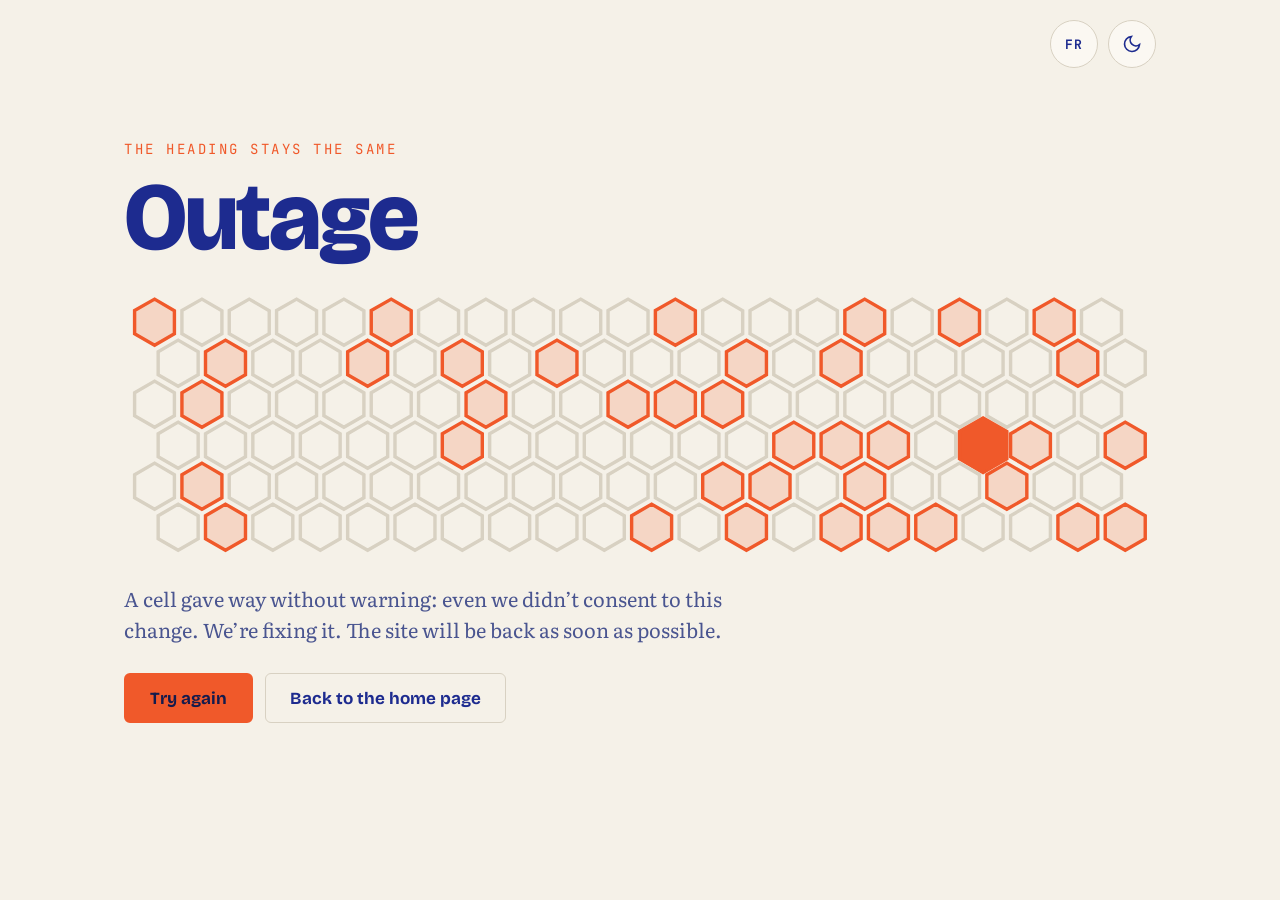
==== error/index.html @ f38a6595 "Publish the emergency pages: toggles and the « Panne » page (error/) — story influchanger-site#229 R" ====
<!doctype html>
<html lang="fr">
<head>
<meta charset="utf-8">
<meta name="viewport" content="width=device-width,initial-scale=1">
<meta name="robots" content="noindex">
<meta name="color-scheme" content="light dark">
<!-- error -->
<title>Panne — Influchanger</title>
<link rel="icon" href="/favicon.svg" type="image/svg+xml">
<link href="https://fonts.googleapis.com/css2?family=Bricolage+Grotesque:opsz,wght@12..96,700;12..96,800&amp;family=Literata:ital,opsz,wght@0,7..72,400;0,7..72,600;1,7..72,400&amp;family=JetBrains+Mono:wght@500;700&amp;display=swap" rel="stylesheet">
<!-- Story 221: the maintenance page (Heroku maintenance mode and cutovers). Self-contained (inline styles and script,
     brand colours filled in from web/src/styles/tokens by web/src/prerender.tsx at build time, safe font stacks), so that it can be served from any address while the
     app is off. The hive plays a Game of Life (hexagonal, B2/S34) around a fixed orange cell: the heading. -->
<style>
:root{--bg:#F5F1E8;--surf:#FBF8F2;--ink:#1D2B8F;--muted:#4A5590;--line:#D8D1C2;--acc:#F0592A;--on:#141B4D}
@media (prefers-color-scheme:dark){:root:not([data-theme=jour]){--bg:#141B4D;--surf:#1C2560;--ink:#F3EEE4;--muted:#B9BEDB;--line:#2E3A7A;--acc:#FF7A4D;--on:#141B4D}}
[data-theme=nuit]{--bg:#141B4D;--surf:#1C2560;--ink:#F3EEE4;--muted:#B9BEDB;--line:#2E3A7A;--acc:#FF7A4D;--on:#141B4D}
*{box-sizing:border-box}
body{margin:0;background:var(--bg);color:var(--ink);font-family:'Literata',Georgia,'Times New Roman',serif}
main{max-width:1080px;margin:0 auto;padding:72px 24px 56px}
.k{margin:0;font-family:'JetBrains Mono','Courier New',monospace;font-size:14px;letter-spacing:.18em;text-transform:uppercase;color:var(--acc)}
h1{margin:12px 0 22px;font-family:'Bricolage Grotesque',Arial,Helvetica,sans-serif;font-weight:800;font-size:clamp(44px,9vw,96px);line-height:1;letter-spacing:-.02em}
.sub{margin:22px 0 0;max-width:620px;font-size:20px;line-height:1.55;color:var(--muted)}
.ctas{display:flex;gap:12px;flex-wrap:wrap;margin-top:28px}
.btn{display:inline-flex;align-items:center;min-height:50px;padding:0 24px;border-radius:6px;font-family:'Bricolage Grotesque',Arial,Helvetica,sans-serif;font-weight:700;font-size:17px;text-decoration:none;background:var(--acc);color:var(--on);border:2px solid var(--acc);cursor:pointer}
.btn.s{background:transparent;color:var(--ink);border:1px solid var(--line)}
svg{display:block;width:100%;height:auto}
.cell{fill:none;stroke:var(--line);stroke-width:2;transition:fill-opacity .5s,stroke .5s}
.cell.on{fill:var(--acc);fill-opacity:.18;stroke:var(--acc)}
.cap{fill:var(--acc);stroke:var(--acc);stroke-width:2}
[lang=fr] [lang=en],[lang=en] [lang=fr]{display:none}
.top{display:flex;justify-content:flex-end;gap:10px;max-width:1080px;margin:0 auto;padding:20px 24px 0}
.tg{min-width:48px;height:48px;padding:0 12px;border-radius:999px;border:1px solid var(--line);background:var(--surf);color:var(--ink);font-family:'JetBrains Mono','Courier New',monospace;font-weight:700;font-size:13px;letter-spacing:.06em;cursor:pointer}
.tg svg{width:20px;height:20px;display:block;margin:auto}
.sun{display:none !important}[data-theme=nuit] .sun{display:block !important}[data-theme=nuit] .moon{display:none}
@media (prefers-color-scheme:dark){:root:not([data-theme=jour]) .sun{display:block !important}:root:not([data-theme=jour]) .moon{display:none}}
</style>
</head>
<body>
<div class="top">
  <button class="tg" id="lg" type="button" aria-label="English"><span lang="fr">EN</span><span lang="en">FR</span></button>
  <button class="tg" id="th" type="button" aria-label="Jour ou nuit"><svg class="moon" viewBox="0 0 24 24" fill="none" stroke="currentColor" stroke-width="2" aria-hidden="true"><path d="M21 12.8A9 9 0 1 1 11.2 3a7 7 0 0 0 9.8 9.8z"/></svg><svg class="sun" viewBox="0 0 24 24" fill="none" stroke="currentColor" stroke-width="2" aria-hidden="true"><circle cx="12" cy="12" r="4"/><path d="M12 2v2M12 20v2M4.9 4.9l1.4 1.4M17.7 17.7l1.4 1.4M2 12h2M20 12h2M4.9 19.1l1.4-1.4M17.7 6.3l1.4-1.4"/></svg></button>
</div>
<main>
  <p class="k"><span lang="fr">Le cap ne change pas</span><span lang="en">The heading stays the same</span></p>
  <h1><span lang="fr">Panne</span><span lang="en">Outage</span></h1>
  <svg id="hive" role="img" aria-label="Une ruche dont les alvéoles changent, autour d’une alvéole orange qui reste" data-en-aria-label="A hive whose cells change, around an orange cell that stays"></svg>
  <p class="sub"><span lang="fr">Une alvéole a lâché, sans prévenir : même nous, on n’a pas consenti à ce changement-là. On répare. Le site revient dès que possible.</span><span lang="en">A cell gave way without warning: even we didn’t consent to this change. We’re fixing it. The site will be back as soon as possible.</span></p>
  <p class="ctas">
    <a class="btn" href="/" onclick="location.reload();return false"><span lang="fr">Réessayer</span><span lang="en">Try again</span></a>
    <a class="btn s" href="https://influchanger.com/"><span lang="fr">Revenir à l’accueil</span><span lang="en">Back to the home page</span></a>
  </p>
</main>
<script>
(function () {
  // Story 229: the choices made on the site (same keys when served on influchanger.com), else the system; two toggles.
  var D = document.documentElement, store = function (k, v) { try { if (v === undefined) return localStorage.getItem(k); localStorage.setItem(k, v); } catch (e) { return null; } };
  var saved = store('influchanger-lang'), en = saved ? saved === 'en' : /^en\b/i.test((navigator.languages && navigator.languages[0]) || navigator.language || '');
  if (en) D.lang = 'en';
  var theme = store('influchanger-theme'); if (theme === 'jour' || theme === 'nuit') D.dataset.theme = theme;
  document.getElementById('lg').onclick = function () { D.lang = D.lang === 'en' ? 'fr' : 'en'; store('influchanger-lang', D.lang); };
  document.getElementById('th').onclick = function () {
    var dark = D.dataset.theme ? D.dataset.theme === 'nuit' : matchMedia('(prefers-color-scheme: dark)').matches;
    D.dataset.theme = dark ? 'jour' : 'nuit'; store('influchanger-theme', D.dataset.theme);
  };
  var svg = document.getElementById('hive');
  if (en) svg.setAttribute('aria-label', svg.getAttribute('data-en-aria-label'));
  var COLS = 21, ROWS = 6, R = 16, W = Math.sqrt(3) * R, CAP = [3, 17], NS = 'http://www.w3.org/2000/svg';
  svg.setAttribute('viewBox', '0 0 ' + ((COLS + 0.5) * W + 8).toFixed(0) + ' ' + (R * (1.5 * (ROWS - 1) + 2) + 8).toFixed(0));
  function pts(cx, cy, r) { var s = []; for (var i = 0; i < 6; i++) { var a = Math.PI / 180 * (60 * i - 30); s.push((cx + r * Math.cos(a)).toFixed(1) + ',' + (cy + r * Math.sin(a)).toFixed(1)); } return s.join(' '); }
  var cells = [], alive = [], isCap = function (r, c) { return r === CAP[0] && c === CAP[1]; };
  for (var r = 0; r < ROWS; r++) { cells.push([]); alive.push([]); for (var c = 0; c < COLS; c++) {
    var p = document.createElementNS(NS, 'polygon'), cx = W / 2 + 4 + c * W + (r % 2 ? W / 2 : 0), cy = R + 4 + r * R * 1.5;
    p.setAttribute('points', pts(cx, cy, isCap(r, c) ? R : R - 2.5)); p.setAttribute('class', isCap(r, c) ? 'cap' : 'cell');
    svg.appendChild(p); cells[r].push(p); alive[r].push(false);
  } }
  // Neighbours of a cell in rows shifted every other line (odd rows to the right), on a torus.
  function around(r, c) {
    var d = r % 2 ? [[0, -1], [0, 1], [-1, 0], [-1, 1], [1, 0], [1, 1]] : [[0, -1], [0, 1], [-1, -1], [-1, 0], [1, -1], [1, 0]];
    return d.map(function (x) { return [(r + x[0] + ROWS) % ROWS, (c + x[1] + COLS) % COLS]; });
  }
  function seed() { for (var r = 0; r < ROWS; r++) for (var c = 0; c < COLS; c++) alive[r][c] = !isCap(r, c) && Math.random() < 0.34; }
  function draw() { for (var r = 0; r < ROWS; r++) for (var c = 0; c < COLS; c++) if (!isCap(r, c)) cells[r][c].setAttribute('class', alive[r][c] ? 'cell on' : 'cell'); }
  var seen = [], gen = 0;
  // Hexagonal Game of Life B2/S34: a cell is born with 2 living neighbours, survives with 3 or 4. The heading always lives.
  function step() {
    var next = alive.map(function (row, r) { return row.map(function (on, c) {
      if (isCap(r, c)) return false;
      var n = around(r, c).filter(function (q) { return isCap(q[0], q[1]) || alive[q[0]][q[1]]; }).length;
      return on ? (n === 3 || n === 4) : n === 2;
    }); });
    alive = next; gen++;
    var key = alive.map(function (row) { return row.map(Number).join(''); }).join('');
    var count = (key.match(/1/g) || []).length;
    if (count < 5 || seen.indexOf(key) >= 0 || gen > 80) { seed(); seen = []; gen = 0; } else { seen.push(key); if (seen.length > 6) seen.shift(); }
    draw();
  }
  seed(); draw();
  if (!(window.matchMedia && matchMedia('(prefers-reduced-motion: reduce)').matches)) setInterval(step, 900);
})();
</script>
</body>
</html>
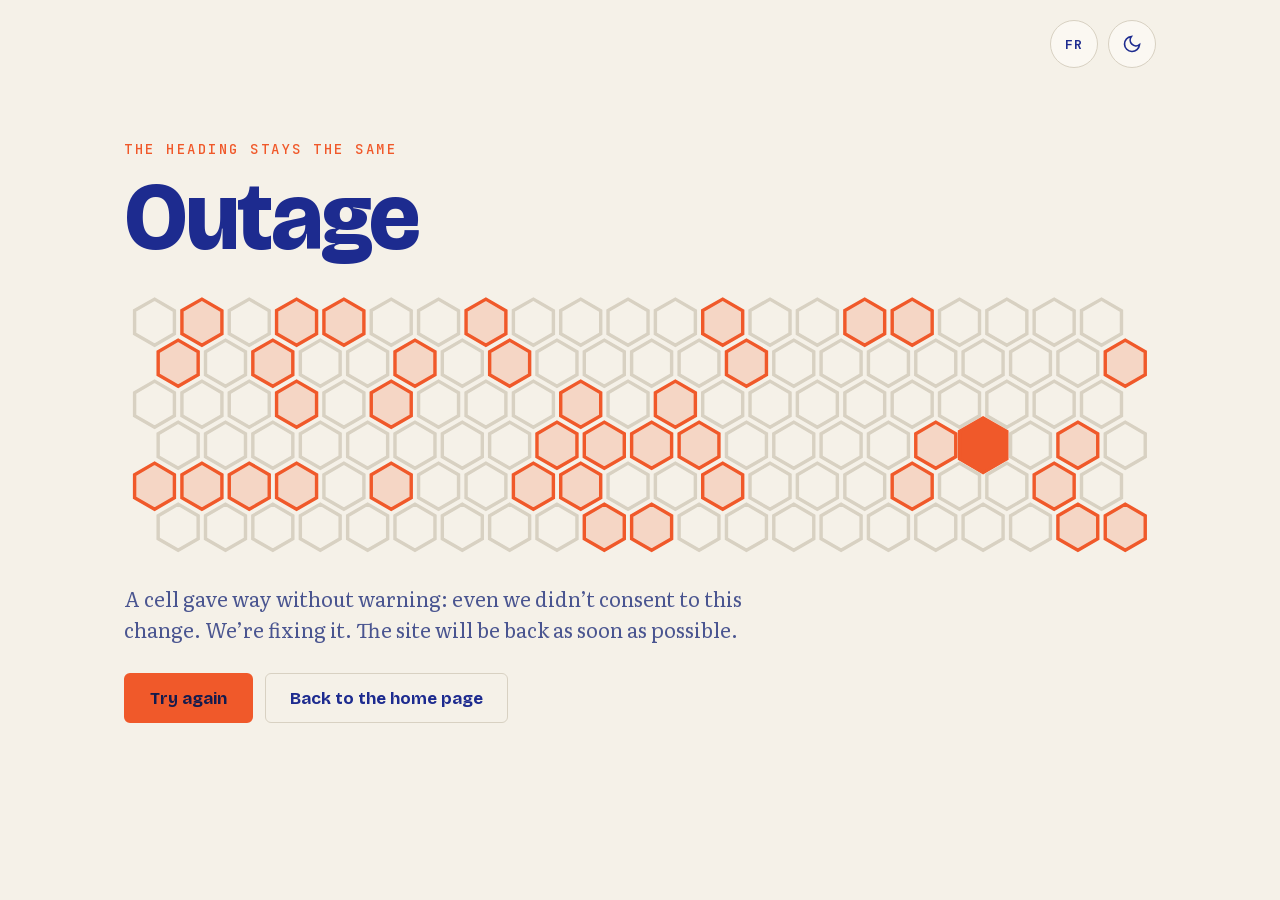
==== commit a63df915: "Self-hosted fonts on the emergency pages: no call to Google — influchanger-site story #277 Refs infl" ====
--- a/error/index.html
+++ b/error/index.html
@@ -8,9 +8,9 @@
 <!-- error -->
 <title>Panne — Influchanger</title>
 <link rel="icon" href="/favicon.svg" type="image/svg+xml">
-<link href="https://fonts.googleapis.com/css2?family=Bricolage+Grotesque:opsz,wght@12..96,700;12..96,800&amp;family=Literata:ital,opsz,wght@0,7..72,400;0,7..72,600;1,7..72,400&amp;family=JetBrains+Mono:wght@500;700&amp;display=swap" rel="stylesheet">
+<link href="/assets/fonts/fonts.css" rel="stylesheet"><!-- story 277: the fonts of the site, copied to influchanger-static too -->
 <!-- Story 221: the maintenance page (Heroku maintenance mode and cutovers). Self-contained (inline styles and script,
-     brand colours filled in from web/src/styles/tokens by web/src/prerender.tsx at build time, safe font stacks), so that it can be served from any address while the
+     brand colours filled in from web/src/styles/tokens by web/src/prerender.tsx at build time, the site's own fonts), so that it can be served from any address while the
      app is off. The hive plays a Game of Life (hexagonal, B2/S34) around a fixed orange cell: the heading. -->
 <style>
 :root{--bg:#F5F1E8;--surf:#FBF8F2;--ink:#1D2B8F;--muted:#4A5590;--line:#D8D1C2;--acc:#F0592A;--on:#141B4D}
--- a/assets/fonts/fonts.css
+++ b/assets/fonts/fonts.css
@@ -0,0 +1,132 @@
+/* Story 255: the brand fonts served by the site itself (latin and latin-ext subsets), no call to Google Fonts.
+   Bricolage Grotesque, Literata and JetBrains Mono: SIL Open Font License 1.1. */
+/* latin-ext */
+@font-face {
+  font-family: 'Bricolage Grotesque';
+  font-style: normal;
+  font-weight: 700;
+  font-stretch: 100%;
+  font-display: swap;
+  src: url(/assets/fonts/bricolage-grotesque-latin-ext-10d6a582.woff2) format('woff2');
+  unicode-range: U+0100-02BA, U+02BD-02C5, U+02C7-02CC, U+02CE-02D7, U+02DD-02FF, U+0304, U+0308, U+0329, U+1D00-1DBF, U+1E00-1E9F, U+1EF2-1EFF, U+2020, U+20A0-20AB, U+20AD-20C4, U+2113, U+2C60-2C7F, U+A720-A7FF;
+}
+/* latin */
+@font-face {
+  font-family: 'Bricolage Grotesque';
+  font-style: normal;
+  font-weight: 700;
+  font-stretch: 100%;
+  font-display: swap;
+  src: url(/assets/fonts/bricolage-grotesque-latin-3b58e8bd.woff2) format('woff2');
+  unicode-range: U+0000-00FF, U+0131, U+0152-0153, U+02BB-02BC, U+02C6, U+02DA, U+02DC, U+0304, U+0308, U+0329, U+2000-206F, U+20AC, U+2122, U+2191, U+2193, U+2212, U+2215, U+FEFF, U+FFFD;
+}
+/* latin-ext */
+@font-face {
+  font-family: 'Bricolage Grotesque';
+  font-style: normal;
+  font-weight: 800;
+  font-stretch: 100%;
+  font-display: swap;
+  src: url(/assets/fonts/bricolage-grotesque-latin-ext-10d6a582.woff2) format('woff2');
+  unicode-range: U+0100-02BA, U+02BD-02C5, U+02C7-02CC, U+02CE-02D7, U+02DD-02FF, U+0304, U+0308, U+0329, U+1D00-1DBF, U+1E00-1E9F, U+1EF2-1EFF, U+2020, U+20A0-20AB, U+20AD-20C4, U+2113, U+2C60-2C7F, U+A720-A7FF;
+}
+/* latin */
+@font-face {
+  font-family: 'Bricolage Grotesque';
+  font-style: normal;
+  font-weight: 800;
+  font-stretch: 100%;
+  font-display: swap;
+  src: url(/assets/fonts/bricolage-grotesque-latin-3b58e8bd.woff2) format('woff2');
+  unicode-range: U+0000-00FF, U+0131, U+0152-0153, U+02BB-02BC, U+02C6, U+02DA, U+02DC, U+0304, U+0308, U+0329, U+2000-206F, U+20AC, U+2122, U+2191, U+2193, U+2212, U+2215, U+FEFF, U+FFFD;
+}
+/* latin-ext */
+@font-face {
+  font-family: 'JetBrains Mono';
+  font-style: normal;
+  font-weight: 500;
+  font-display: swap;
+  src: url(/assets/fonts/jetbrains-mono-latin-ext-9326b4c9.woff2) format('woff2');
+  unicode-range: U+0100-02BA, U+02BD-02C5, U+02C7-02CC, U+02CE-02D7, U+02DD-02FF, U+0304, U+0308, U+0329, U+1D00-1DBF, U+1E00-1E9F, U+1EF2-1EFF, U+2020, U+20A0-20AB, U+20AD-20C4, U+2113, U+2C60-2C7F, U+A720-A7FF;
+}
+/* latin */
+@font-face {
+  font-family: 'JetBrains Mono';
+  font-style: normal;
+  font-weight: 500;
+  font-display: swap;
+  src: url(/assets/fonts/jetbrains-mono-latin-b87346fd.woff2) format('woff2');
+  unicode-range: U+0000-00FF, U+0131, U+0152-0153, U+02BB-02BC, U+02C6, U+02DA, U+02DC, U+0304, U+0308, U+0329, U+2000-206F, U+20AC, U+2122, U+2191, U+2193, U+2212, U+2215, U+FEFF, U+FFFD;
+}
+/* latin-ext */
+@font-face {
+  font-family: 'JetBrains Mono';
+  font-style: normal;
+  font-weight: 700;
+  font-display: swap;
+  src: url(/assets/fonts/jetbrains-mono-latin-ext-9326b4c9.woff2) format('woff2');
+  unicode-range: U+0100-02BA, U+02BD-02C5, U+02C7-02CC, U+02CE-02D7, U+02DD-02FF, U+0304, U+0308, U+0329, U+1D00-1DBF, U+1E00-1E9F, U+1EF2-1EFF, U+2020, U+20A0-20AB, U+20AD-20C4, U+2113, U+2C60-2C7F, U+A720-A7FF;
+}
+/* latin */
+@font-face {
+  font-family: 'JetBrains Mono';
+  font-style: normal;
+  font-weight: 700;
+  font-display: swap;
+  src: url(/assets/fonts/jetbrains-mono-latin-b87346fd.woff2) format('woff2');
+  unicode-range: U+0000-00FF, U+0131, U+0152-0153, U+02BB-02BC, U+02C6, U+02DA, U+02DC, U+0304, U+0308, U+0329, U+2000-206F, U+20AC, U+2122, U+2191, U+2193, U+2212, U+2215, U+FEFF, U+FFFD;
+}
+/* latin-ext */
+@font-face {
+  font-family: 'Literata';
+  font-style: italic;
+  font-weight: 400;
+  font-display: swap;
+  src: url(/assets/fonts/literata-latin-ext-fbe38f91.woff2) format('woff2');
+  unicode-range: U+0100-02BA, U+02BD-02C5, U+02C7-02CC, U+02CE-02D7, U+02DD-02FF, U+0304, U+0308, U+0329, U+1D00-1DBF, U+1E00-1E9F, U+1EF2-1EFF, U+2020, U+20A0-20AB, U+20AD-20C4, U+2113, U+2C60-2C7F, U+A720-A7FF;
+}
+/* latin */
+@font-face {
+  font-family: 'Literata';
+  font-style: italic;
+  font-weight: 400;
+  font-display: swap;
+  src: url(/assets/fonts/literata-latin-75abf947.woff2) format('woff2');
+  unicode-range: U+0000-00FF, U+0131, U+0152-0153, U+02BB-02BC, U+02C6, U+02DA, U+02DC, U+0304, U+0308, U+0329, U+2000-206F, U+20AC, U+2122, U+2191, U+2193, U+2212, U+2215, U+FEFF, U+FFFD;
+}
+/* latin-ext */
+@font-face {
+  font-family: 'Literata';
+  font-style: normal;
+  font-weight: 400;
+  font-display: swap;
+  src: url(/assets/fonts/literata-latin-ext-a94ca91a.woff2) format('woff2');
+  unicode-range: U+0100-02BA, U+02BD-02C5, U+02C7-02CC, U+02CE-02D7, U+02DD-02FF, U+0304, U+0308, U+0329, U+1D00-1DBF, U+1E00-1E9F, U+1EF2-1EFF, U+2020, U+20A0-20AB, U+20AD-20C4, U+2113, U+2C60-2C7F, U+A720-A7FF;
+}
+/* latin */
+@font-face {
+  font-family: 'Literata';
+  font-style: normal;
+  font-weight: 400;
+  font-display: swap;
+  src: url(/assets/fonts/literata-latin-87bf0650.woff2) format('woff2');
+  unicode-range: U+0000-00FF, U+0131, U+0152-0153, U+02BB-02BC, U+02C6, U+02DA, U+02DC, U+0304, U+0308, U+0329, U+2000-206F, U+20AC, U+2122, U+2191, U+2193, U+2212, U+2215, U+FEFF, U+FFFD;
+}
+/* latin-ext */
+@font-face {
+  font-family: 'Literata';
+  font-style: normal;
+  font-weight: 600;
+  font-display: swap;
+  src: url(/assets/fonts/literata-latin-ext-a94ca91a.woff2) format('woff2');
+  unicode-range: U+0100-02BA, U+02BD-02C5, U+02C7-02CC, U+02CE-02D7, U+02DD-02FF, U+0304, U+0308, U+0329, U+1D00-1DBF, U+1E00-1E9F, U+1EF2-1EFF, U+2020, U+20A0-20AB, U+20AD-20C4, U+2113, U+2C60-2C7F, U+A720-A7FF;
+}
+/* latin */
+@font-face {
+  font-family: 'Literata';
+  font-style: normal;
+  font-weight: 600;
+  font-display: swap;
+  src: url(/assets/fonts/literata-latin-87bf0650.woff2) format('woff2');
+  unicode-range: U+0000-00FF, U+0131, U+0152-0153, U+02BB-02BC, U+02C6, U+02DA, U+02DC, U+0304, U+0308, U+0329, U+2000-206F, U+20AC, U+2122, U+2191, U+2193, U+2212, U+2215, U+FEFF, U+FFFD;
+}
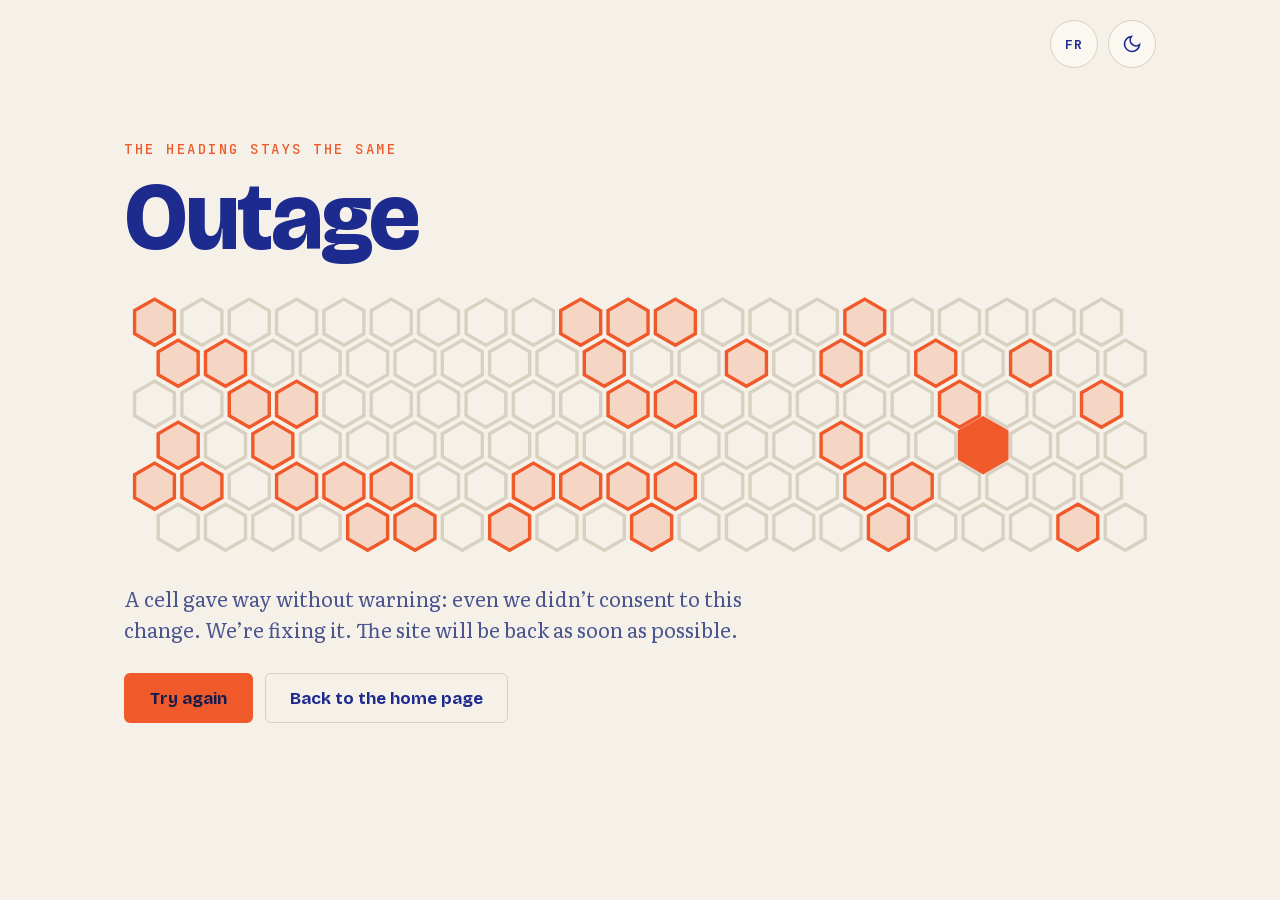
==== commit e00a5fce: "Buttons: hand cursor and a change on hover on the emergency pages — influchanger-site story #286 Ref" ====
--- a/error/index.html
+++ b/error/index.html
@@ -25,6 +25,14 @@
 .ctas{display:flex;gap:12px;flex-wrap:wrap;margin-top:28px}
 .btn{display:inline-flex;align-items:center;min-height:50px;padding:0 24px;border-radius:6px;font-family:'Bricolage Grotesque',Arial,Helvetica,sans-serif;font-weight:700;font-size:17px;text-decoration:none;background:var(--acc);color:var(--on);border:2px solid var(--acc);cursor:pointer}
 .btn.s{background:transparent;color:var(--ink);border:1px solid var(--line)}
+/* story 286: a button looks clickable: hand cursor, a visible change on hover, a visible keyboard focus */
+button{cursor:pointer}
+.btn{transition:filter .15s,border-color .15s,color .15s,transform .05s}
+.btn:hover{filter:brightness(1.1)}
+.btn.s:hover{filter:none;border-color:var(--acc);color:var(--acc)}
+.btn:focus-visible,button:focus-visible{outline:2px solid var(--acc);outline-offset:2px}
+.btn:active{transform:translateY(1px)}
+.btn:disabled,button:disabled{cursor:not-allowed;opacity:.6;filter:none;transform:none}
 svg{display:block;width:100%;height:auto}
 .cell{fill:none;stroke:var(--line);stroke-width:2;transition:fill-opacity .5s,stroke .5s}
 .cell.on{fill:var(--acc);fill-opacity:.18;stroke:var(--acc)}
